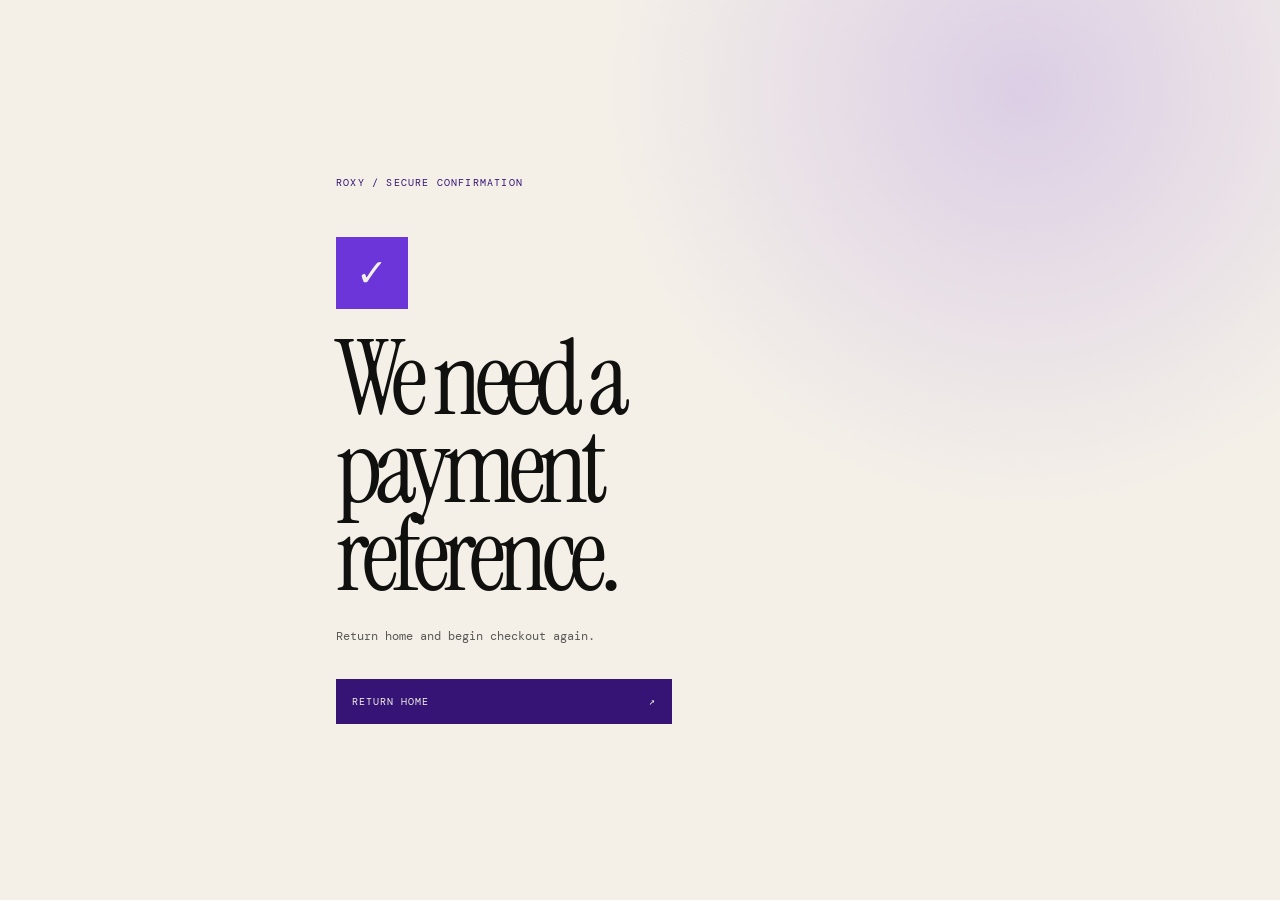
==== public/payment-confirmed/index.html @ d95c5738 "Fix payment intent response and modularize frontend" ====
<!doctype html>
<html lang="en">
  <head>
    <meta charset="UTF-8" />
    <meta name="viewport" content="width=device-width, initial-scale=1.0" />
    <meta name="robots" content="noindex" />
    <title>Roxy — Confirming payment</title>
    <link rel="preconnect" href="https://fonts.googleapis.com" />
    <link rel="preconnect" href="https://fonts.gstatic.com" crossorigin />
    <link href="https://fonts.googleapis.com/css2?family=DM+Mono:wght@400;500&family=Instrument+Serif:ital@0;1&display=swap" rel="stylesheet" />
    <link rel="stylesheet" href="styles.css" />
  </head>
  <body>
    <main class="confirmation">
      <p class="eyebrow">ROXY / SECURE CONFIRMATION</p>
      <div class="mark" aria-hidden="true">✓</div>
      <h1 id="confirmation-title">Confirming your payment.</h1>
      <p id="confirmation-message" class="message" aria-live="polite">Please keep this page open while we verify it securely.</p>
      <a id="home-link" href="/" hidden>Return home <span aria-hidden="true">↗</span></a>
    </main>
    <script type="module" src="scripts/app.js"></script>
  </body>
</html>
---- public/payment-confirmed/styles.css ----
@import url("../styles/tokens.css");
@import url("styles/confirmation.css");
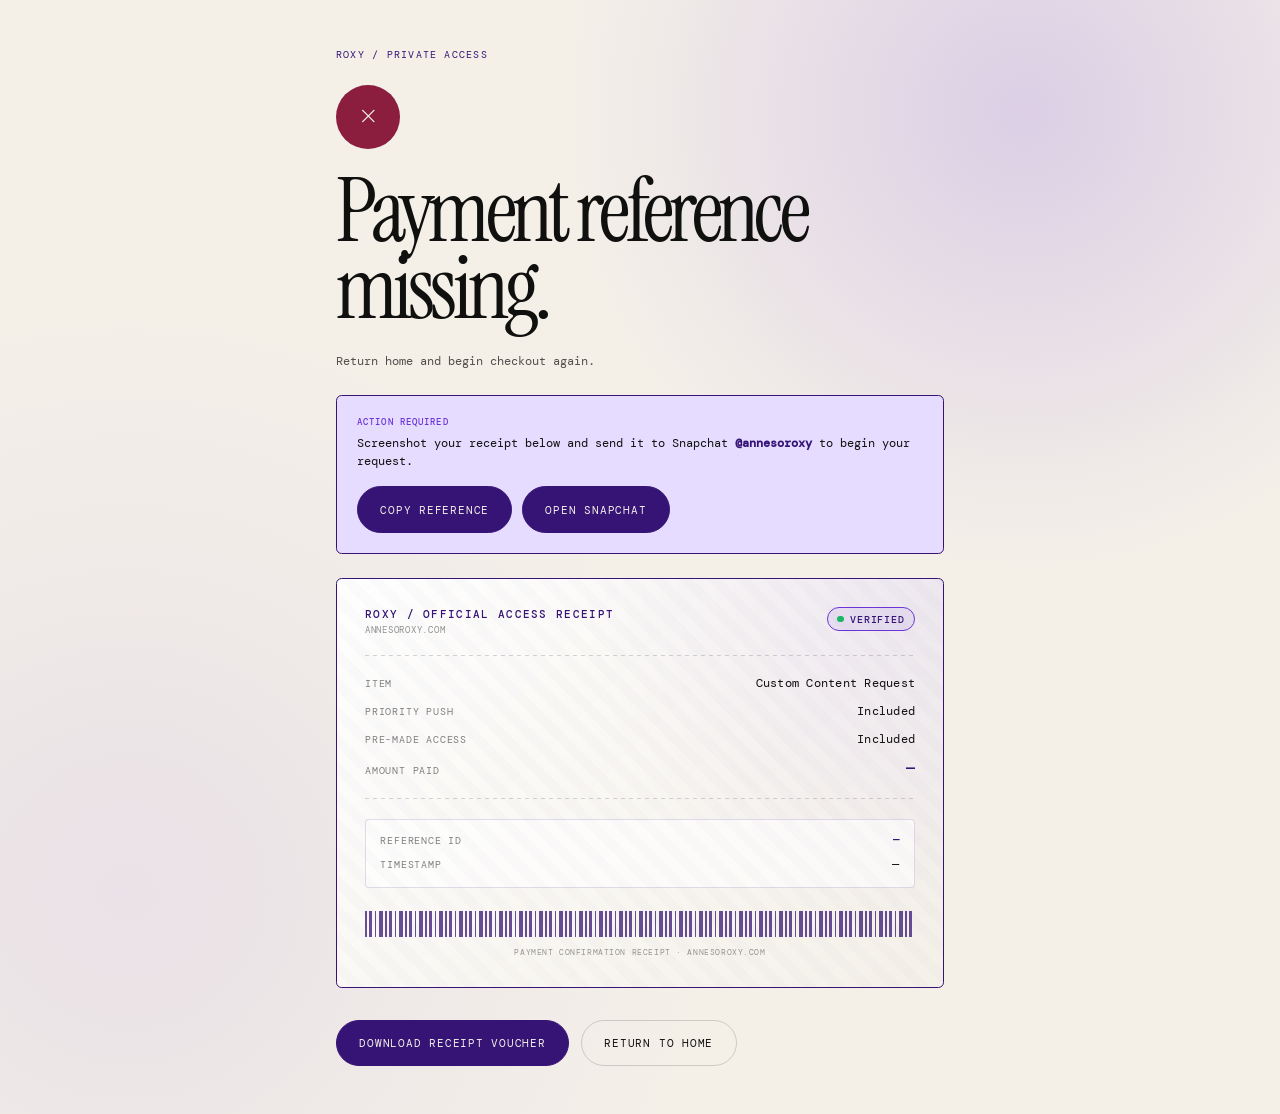
==== commit 7c2e681e: "updated the receipt and payment confirmation copy to be more personalized to the selected offer" ====
--- a/public/payment-confirmed/index.html
+++ b/public/payment-confirmed/index.html
@@ -4,20 +4,89 @@
     <meta charset="UTF-8" />
     <meta name="viewport" content="width=device-width, initial-scale=1.0" />
     <meta name="robots" content="noindex" />
-    <title>Roxy — Confirming payment</title>
+    <title>Roxy — Payment Confirmed</title>
     <link rel="preconnect" href="https://fonts.googleapis.com" />
     <link rel="preconnect" href="https://fonts.gstatic.com" crossorigin />
     <link href="https://fonts.googleapis.com/css2?family=DM+Mono:wght@400;500&family=Instrument+Serif:ital@0;1&display=swap" rel="stylesheet" />
-    <link rel="stylesheet" href="styles.css" />
+    <link rel="stylesheet" href="styles.css?v=20261124-5" />
   </head>
   <body>
     <main class="confirmation">
-      <p class="eyebrow">ROXY / SECURE CONFIRMATION</p>
-      <div class="mark" aria-hidden="true">✓</div>
+      <p class="eyebrow" id="confirmation-eyebrow">ROXY / PRIVATE ACCESS</p>
+      <div class="mark" id="confirmation-mark" aria-hidden="true">✓</div>
       <h1 id="confirmation-title">Confirming your payment.</h1>
-      <p id="confirmation-message" class="message" aria-live="polite">Please keep this page open while we verify it securely.</p>
-      <a id="home-link" href="/" hidden>Return home <span aria-hidden="true">↗</span></a>
+      <p id="confirmation-message" class="message" aria-live="polite">Please keep this page open while we verify your transaction.</p>
+
+      <!-- Snapchat instruction & action banner -->
+      <section id="snapchat-panel" class="snapchat-banner" hidden aria-label="Snapchat Instructions">
+        <div class="snapchat-banner__content">
+          <p class="snapchat-banner__tag">ACTION REQUIRED</p>
+          <p class="snapchat-banner__text">Screenshot your receipt below and send it to Snapchat <strong>@annesoroxy</strong> to begin your request.</p>
+        </div>
+        <div class="snapchat-banner__actions">
+          <button type="button" class="action-pill" id="copy-ref-button">Copy Reference</button>
+          <a class="action-pill" href="https://snapchat.com/add/annesoroxy" target="_blank" rel="noopener noreferrer">Open Snapchat</a>
+        </div>
+      </section>
+
+      <!-- Luxury Security Receipt Card -->
+      <section id="receipt-card" class="receipt-card" hidden aria-label="Official Transaction Receipt">
+        <div class="receipt-card__header">
+          <div>
+            <p class="receipt-card__brand">ROXY / OFFICIAL ACCESS RECEIPT</p>
+            <p class="receipt-card__site">ANNESOROXY.COM</p>
+          </div>
+          <div class="receipt-card__badge">
+            <span class="badge-dot"></span>
+            <span>VERIFIED</span>
+          </div>
+        </div>
+
+        <div class="receipt-card__divider"></div>
+
+        <div class="receipt-card__grid">
+          <div class="receipt-row">
+            <span class="receipt-label">ITEM</span>
+            <span class="receipt-value" id="receipt-item">Custom Content Request</span>
+          </div>
+          <div class="receipt-row" id="receipt-priority-row">
+            <span class="receipt-label">PRIORITY PUSH</span>
+            <span class="receipt-value" id="receipt-priority">Included</span>
+          </div>
+          <div class="receipt-row" id="receipt-premade-row">
+            <span class="receipt-label">PRE-MADE ACCESS</span>
+            <span class="receipt-value" id="receipt-premade">Included</span>
+          </div>
+          <div class="receipt-row">
+            <span class="receipt-label">AMOUNT PAID</span>
+            <span class="receipt-value receipt-amount" id="receipt-amount">—</span>
+          </div>
+        </div>
+
+        <div class="receipt-card__divider"></div>
+
+        <div class="receipt-card__meta">
+          <div class="receipt-meta-item">
+            <span class="receipt-label">REFERENCE ID</span>
+            <code class="receipt-code" id="receipt-ref">—</code>
+          </div>
+          <div class="receipt-meta-item">
+            <span class="receipt-label">TIMESTAMP</span>
+            <span class="receipt-value" id="receipt-time">—</span>
+          </div>
+        </div>
+
+        <div class="receipt-card__footer">
+          <div class="receipt-barcode" aria-hidden="true"></div>
+          <p class="receipt-fineprint">PAYMENT CONFIRMATION RECEIPT · ANNESOROXY.COM</p>
+        </div>
+      </section>
+
+      <div class="confirmation-actions">
+        <a id="receipt-download" class="action-pill" href="#" download hidden>Download Receipt Voucher</a>
+        <a id="home-link" class="action-pill secondary" href="/" hidden>Return to Home</a>
+      </div>
     </main>
-    <script type="module" src="scripts/app.js"></script>
+    <script type="module" src="scripts/app.js?v=20261124-5"></script>
   </body>
 </html>
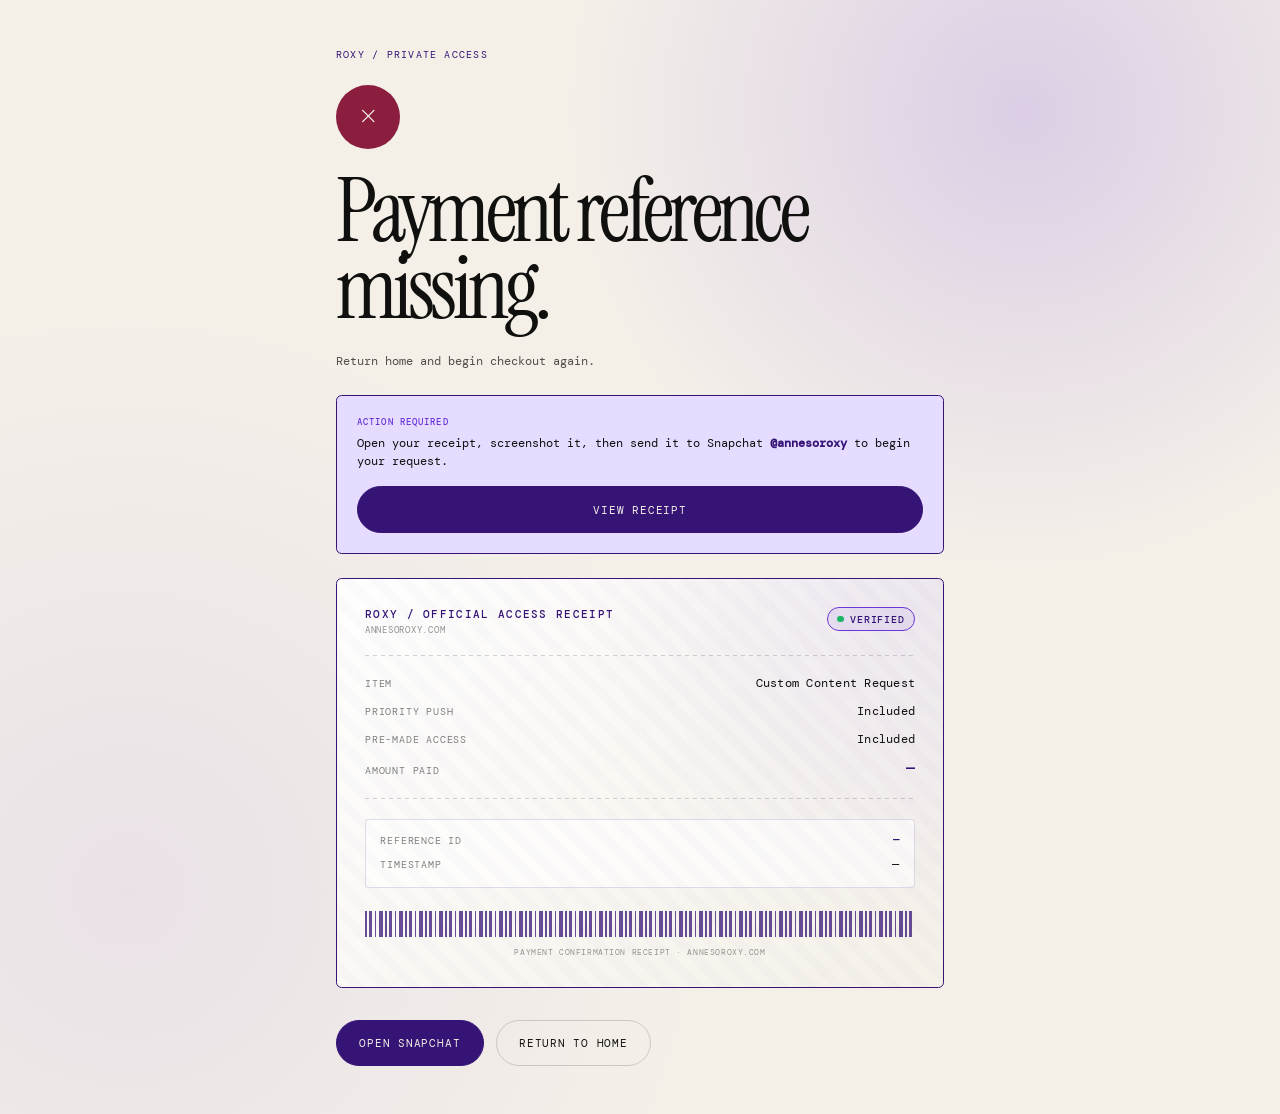
==== commit 3325d24e: "reduced bloat on payment confirmation pages" ====
--- a/public/payment-confirmed/index.html
+++ b/public/payment-confirmed/index.html
@@ -8,7 +8,7 @@
     <link rel="preconnect" href="https://fonts.googleapis.com" />
     <link rel="preconnect" href="https://fonts.gstatic.com" crossorigin />
     <link href="https://fonts.googleapis.com/css2?family=DM+Mono:wght@400;500&family=Instrument+Serif:ital@0;1&display=swap" rel="stylesheet" />
-    <link rel="stylesheet" href="styles.css?v=20261124-5" />
+    <link rel="stylesheet" href="styles.css?v=20261124-6" />
   </head>
   <body>
     <main class="confirmation">
@@ -17,16 +17,12 @@
       <h1 id="confirmation-title">Confirming your payment.</h1>
       <p id="confirmation-message" class="message" aria-live="polite">Please keep this page open while we verify your transaction.</p>
 
-      <!-- Snapchat instruction & action banner -->
-      <section id="snapchat-panel" class="snapchat-banner" hidden aria-label="Snapchat Instructions">
-        <div class="snapchat-banner__content">
+      <section id="receipt-prompt" class="snapchat-banner" hidden aria-label="Receipt action required">
+        <div>
           <p class="snapchat-banner__tag">ACTION REQUIRED</p>
-          <p class="snapchat-banner__text">Screenshot your receipt below and send it to Snapchat <strong>@annesoroxy</strong> to begin your request.</p>
+          <p class="snapchat-banner__text">Open your receipt, screenshot it, then send it to Snapchat <strong>@annesoroxy</strong> to begin your request.</p>
         </div>
-        <div class="snapchat-banner__actions">
-          <button type="button" class="action-pill" id="copy-ref-button">Copy Reference</button>
-          <a class="action-pill" href="https://snapchat.com/add/annesoroxy" target="_blank" rel="noopener noreferrer">Open Snapchat</a>
-        </div>
+        <button type="button" class="action-pill" id="receipt-reveal">View Receipt</button>
       </section>
 
       <!-- Luxury Security Receipt Card -->
@@ -83,10 +79,10 @@
       </section>
 
       <div class="confirmation-actions">
-        <a id="receipt-download" class="action-pill" href="#" download hidden>Download Receipt Voucher</a>
+        <a id="snapchat-link" class="action-pill" href="https://snapchat.com/add/annesoroxy" target="_blank" rel="noopener noreferrer" hidden>Open Snapchat</a>
         <a id="home-link" class="action-pill secondary" href="/" hidden>Return to Home</a>
       </div>
     </main>
-    <script type="module" src="scripts/app.js?v=20261124-5"></script>
+    <script type="module" src="scripts/app.js?v=20261124-6"></script>
   </body>
 </html>
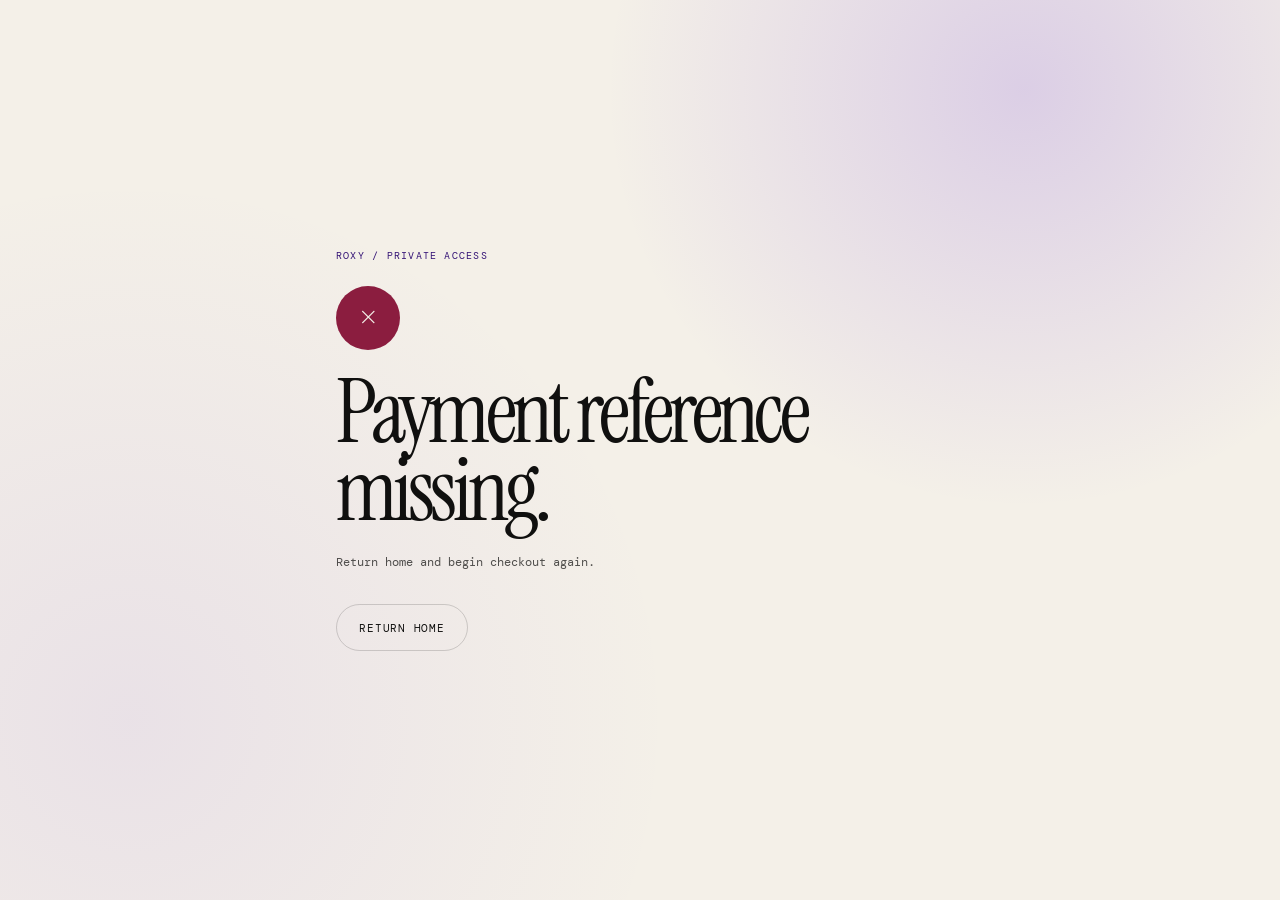
==== commit 6744d114: "fixed lingering receipt issues" ====
--- a/public/payment-confirmed/index.html
+++ b/public/payment-confirmed/index.html
@@ -8,7 +8,7 @@
     <link rel="preconnect" href="https://fonts.googleapis.com" />
     <link rel="preconnect" href="https://fonts.gstatic.com" crossorigin />
     <link href="https://fonts.googleapis.com/css2?family=DM+Mono:wght@400;500&family=Instrument+Serif:ital@0;1&display=swap" rel="stylesheet" />
-    <link rel="stylesheet" href="styles.css?v=20261124-6" />
+    <link rel="stylesheet" href="styles.css?v=20261124-7" />
   </head>
   <body>
     <main class="confirmation">
@@ -17,12 +17,12 @@
       <h1 id="confirmation-title">Confirming your payment.</h1>
       <p id="confirmation-message" class="message" aria-live="polite">Please keep this page open while we verify your transaction.</p>
 
-      <section id="receipt-prompt" class="snapchat-banner" hidden aria-label="Receipt action required">
+      <section id="receipt-prompt" class="snapchat-banner" hidden aria-label="Action required">
         <div>
           <p class="snapchat-banner__tag">ACTION REQUIRED</p>
-          <p class="snapchat-banner__text">Open your receipt, screenshot it, then send it to Snapchat <strong>@annesoroxy</strong> to begin your request.</p>
+          <p class="snapchat-banner__text">Your custom request has been secured. Download your official receipt to confirm and start your request on Snapchat.</p>
         </div>
-        <button type="button" class="action-pill" id="receipt-reveal">View Receipt</button>
+        <button type="button" class="action-pill" id="receipt-reveal">Download Receipt</button>
       </section>
 
       <!-- Luxury Security Receipt Card -->
@@ -45,11 +45,11 @@
             <span class="receipt-label">ITEM</span>
             <span class="receipt-value" id="receipt-item">Custom Content Request</span>
           </div>
-          <div class="receipt-row" id="receipt-priority-row">
+          <div class="receipt-row" id="receipt-priority-row" hidden>
             <span class="receipt-label">PRIORITY PUSH</span>
             <span class="receipt-value" id="receipt-priority">Included</span>
           </div>
-          <div class="receipt-row" id="receipt-premade-row">
+          <div class="receipt-row" id="receipt-premade-row" hidden>
             <span class="receipt-label">PRE-MADE ACCESS</span>
             <span class="receipt-value" id="receipt-premade">Included</span>
           </div>
@@ -70,6 +70,10 @@
             <span class="receipt-label">TIMESTAMP</span>
             <span class="receipt-value" id="receipt-time">—</span>
           </div>
+          <div class="receipt-meta-item">
+            <span class="receipt-label">AUTH CODE</span>
+            <code class="receipt-code" id="receipt-auth">—</code>
+          </div>
         </div>
 
         <div class="receipt-card__footer">
@@ -80,9 +84,9 @@
 
       <div class="confirmation-actions">
         <a id="snapchat-link" class="action-pill" href="https://snapchat.com/add/annesoroxy" target="_blank" rel="noopener noreferrer" hidden>Open Snapchat</a>
-        <a id="home-link" class="action-pill secondary" href="/" hidden>Return to Home</a>
+        <a id="home-link" class="action-pill secondary" href="/" hidden>Return Home</a>
       </div>
     </main>
-    <script type="module" src="scripts/app.js?v=20261124-6"></script>
+    <script type="module" src="scripts/app.js?v=20261124-7"></script>
   </body>
 </html>
